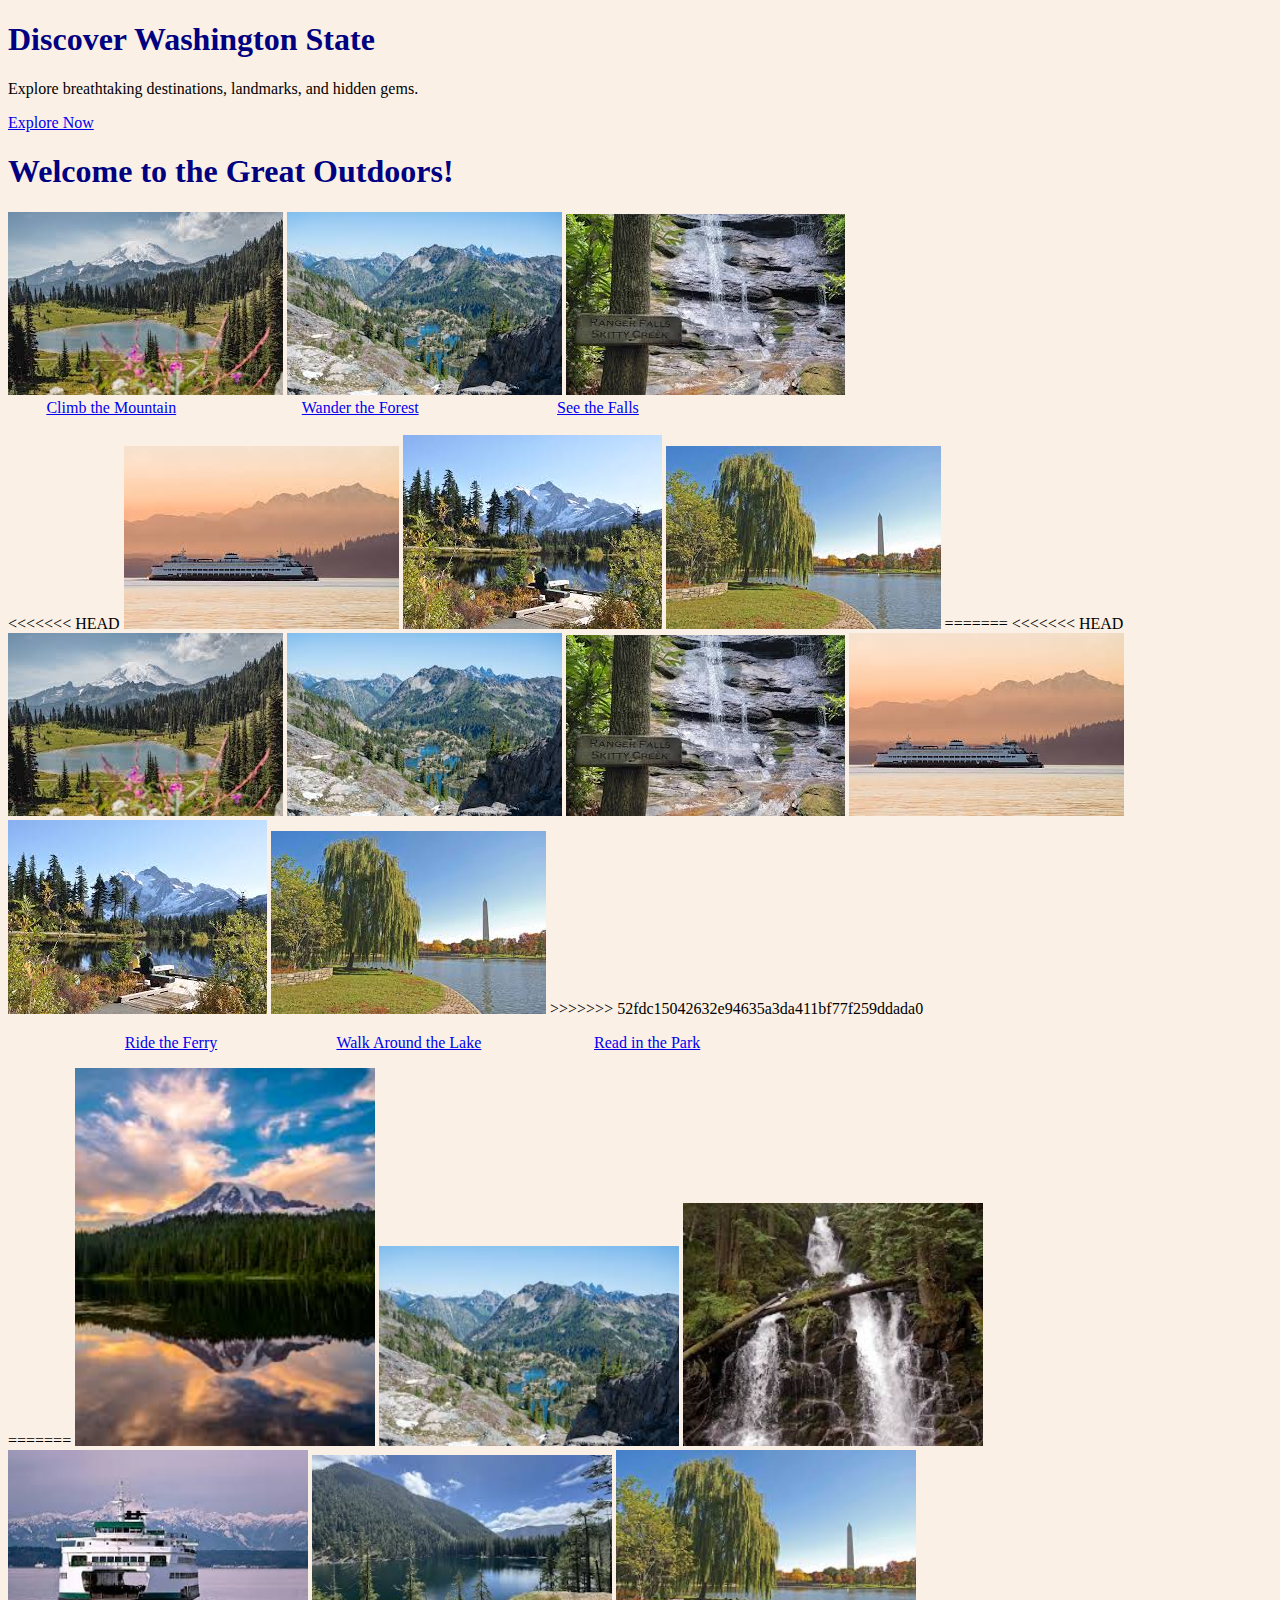
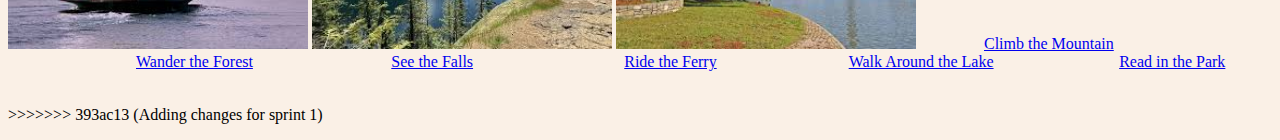
==== index.html @ 4a58ae13 "commiting files" ====
<!DOCTYPE html>
<html lang="en">
<head>
    <meta charset="UTF-8">
    <meta name="viewport" content="width=device-width, initial-scale=1.0">
    <title>Welcome to the Great Outdoors!</title>
    <link rel="stylesheet" type="text/css" href="styles/toplevel.css">
    <script src="scripts/myscripts.js" defer></script>
</head>

<body>

<!-- Hero Section -->
<header class="hero">
    <div class="hero-content">
        <h1 class="fade-in">Discover Washington State</h1>
        <p>Explore breathtaking destinations, landmarks, and hidden gems.</p>
        <a href="#" id="scrollButton" class="btn">Explore Now</a> <!-- Button for smooth scroll -->
    </div>
</header>

<!-- Image Section -->
<h1>Welcome to the Great Outdoors!</h1>
<img src="images/mountain5.jpg" alt="Great Outdoors" onmouseover="showAlt(this)" onmouseout="hideAlt(this)">
<img src="images/forest5.jpg" alt="Great Outdoors" onmouseover="showAlt(this)" onmouseout="hideAlt(this)">
<img src="images/waterfall5.jpg" alt="Great Outdoors" onmouseover="showAlt(this)" onmouseout="hideAlt(this)">
<br>

<a href="mountain.html" style="padding-left: 3vw;">Climb the Mountain</a>
<a href="forest.html" style="padding-left: 9.5vw">Wander the Forest</a>
<a href="falls.html" style="padding-left: 10.5vw">See the Falls</a>
<br><br>

<<<<<<< HEAD
<img src="images/ferry5.jpg" alt="Great Outdoors" onmouseover="showAlt(this)" onmouseout="hideAlt(this)">
<img src="images/lake5.jpg" alt="Great Outdoors" onmouseover="showAlt(this)" onmouseout="hideAlt(this)">
<img src="images/park5.jpg" alt="Great Outdoors" onmouseover="showAlt(this)" onmouseout="hideAlt(this)">
=======
<<<<<<< HEAD
<img src = "images/mountain5.jpg" alt="Great Outdoors" onmouseover="showAlt(this)" onmouseout="hideAlt(this)">
<img src = "images/forest5.jpg" alt="Great Outdoors" onmouseover="showAlt(this)" onmouseout="hideAlt(this)">
<img src = "images/waterfall5.jpg" alt="Great Outdoors" onmouseover="showAlt(this)" onmouseout="hideAlt(this)">
<img src = "images/ferry5.jpg" alt="Great Outdoors" onmouseover="showAlt(this)" onmouseout="hideAlt(this)">
<img src = "images/lake5.jpg" alt="Great Outdoors" onmouseover="showAlt(this)" onmouseout="hideAlt(this)">
<img src = "images/park5.jpg" alt="Great Outdoors" onmouseover="showAlt(this)" onmouseout="hideAlt(this)">


>>>>>>> 52fdc15042632e94635a3da411bf77f259ddada0

<ul>
    <a href="ferry.html" style="padding-left: 6vw">Ride the Ferry</a>
    <a href="lake.html" style="padding-left: 9vw">Walk Around the Lake</a>
    <a href="park.html" style="padding-left: 8.5vw">Read in the Park</a>
</ul>
=======
<img src = "images/mountainIndex.jpeg" alt="Mountains"  onmouseover="showAlt(this)" onmouseout="hideAlt(this)" style="width: 300px;">
<img src = "images/forestIndex.jpeg" alt="Forests" onmouseover="showAlt(this)" onmouseout="hideAlt(this)" style="width: 300px;">
<img src = "images/waterfallIndex.jpeg" alt="Waterfalls" onmouseover="showAlt(this)" onmouseout="hideAlt(this)" style="width: 300px;">
<img src = "images/ferryIndex.jpeg" alt="Ferries" onmouseover="showAlt(this)" onmouseout="hideAlt(this)" style="width: 300px;">
<img src = "images/lakeIndex.jpeg" alt="Lakes" onmouseover="showAlt(this)" onmouseout="hideAlt(this)" style="width: 300px;">
<img src = "images/parkIndex.jpeg" alt="Parks" onmouseover="showAlt(this)" onmouseout="hideAlt(this)" style="width: 300px;">



<a href="mountain.html" style="padding-left: 5vw;">Climb the Mountain </a>
<a href="forest.html" style="padding-left: 10vw;">Wander the Forest</a>
<a href="falls.html" style="padding-left: 10.5vw;">See the Falls</a>
<a href="ferry.html" style="padding-left: 11.5vw;">Ride the Ferry</a>
<a href="lake.html" style="padding-left: 10vw;">Walk Around the Lake</a>
<a href="park.html" style="padding-left: 9.5vw;">Read in the Park</a>

<p id="alttext" style="font-size:35px"> <p>

>>>>>>> 393ac13 (Adding changes for sprint 1)

<figcaption></figcaption>

</body>
</html>
---- styles/toplevel.css ----
/* General Styles */
body {
    background-color: linen;
}

h1 {
    color: navy;
}

<<<<<<< HEAD
/* Image Styling */
img {
    width: 300px;  /* Adjust size */
    height: auto;
    transition: transform 0.5s ease-in-out, opacity 0.5s;
=======

img{
<<<<<<< HEAD
  max-width: 300px;
  min-height: 200px;
  border: 5px solid black;
=======
  border:5px solid black;
  border-spacing: 4px;
  min-width: 300px;
  max-width: 300px;
  max-height:200px;
  min-height: 200px;
>>>>>>> 393ac13 (Adding changes for sprint 1)
  border-radius:20px;
>>>>>>> 52fdc15042632e94635a3da411bf77f259ddada0
}

/* Hover effect */
img:hover {
    transform: scale(1.1);  /* Slight zoom effect */
    opacity: 0.8;  /* Fade effect */
    box-shadow: 5px 5px 15px rgba(0, 0, 0, 0.3); /* Add shadow */
}


/* HERO SECTION STYLING */


.hero {
    height: 100vh;
    background: url('../images/hero-image.jpg') center/cover no-repeat;
    display: flex;
    justify-content: center;
    align-items: center;
    text-align: center;
    color: black; /* Change text color to black */
    position: relative;
}

/* Dark Overlay Effect */
.hero::before {
    content: "";
    position: absolute;
    top: 0;
    left: 0;
    width: 100%;
    height: 100%;
    background: rgba(255, 255, 255, 0.5); /* Light overlay for readability */
}

/* Hero Text */
.hero-content {
    position: relative;
    z-index: 1;
    background: rgba(255, 255, 255, 0.6); /* Light background behind text */
    padding: 20px;
    border-radius: 10px;
}

.hero h1 {
    font-size: 3rem;
    animation: fadeIn 2s ease-in-out;
}

/* Button Styling */
.btn {
    display: inline-block;
    margin-top: 15px;
    padding: 10px 20px;
    background: #ff5733;
    color: white;
    text-decoration: none;
    font-size: 1.2rem;
    border-radius: 5px;
    transition: 0.3s;
}

.btn:hover {
    background: #ff2e00;
}

/* Smooth Scrolling */
html {
    scroll-behavior: smooth;
}

/* Fade-in Animation */
@keyframes fadeIn {
    from { opacity: 0; transform: translateY(-10px); }
    to { opacity: 1; transform: translateY(0); }
}
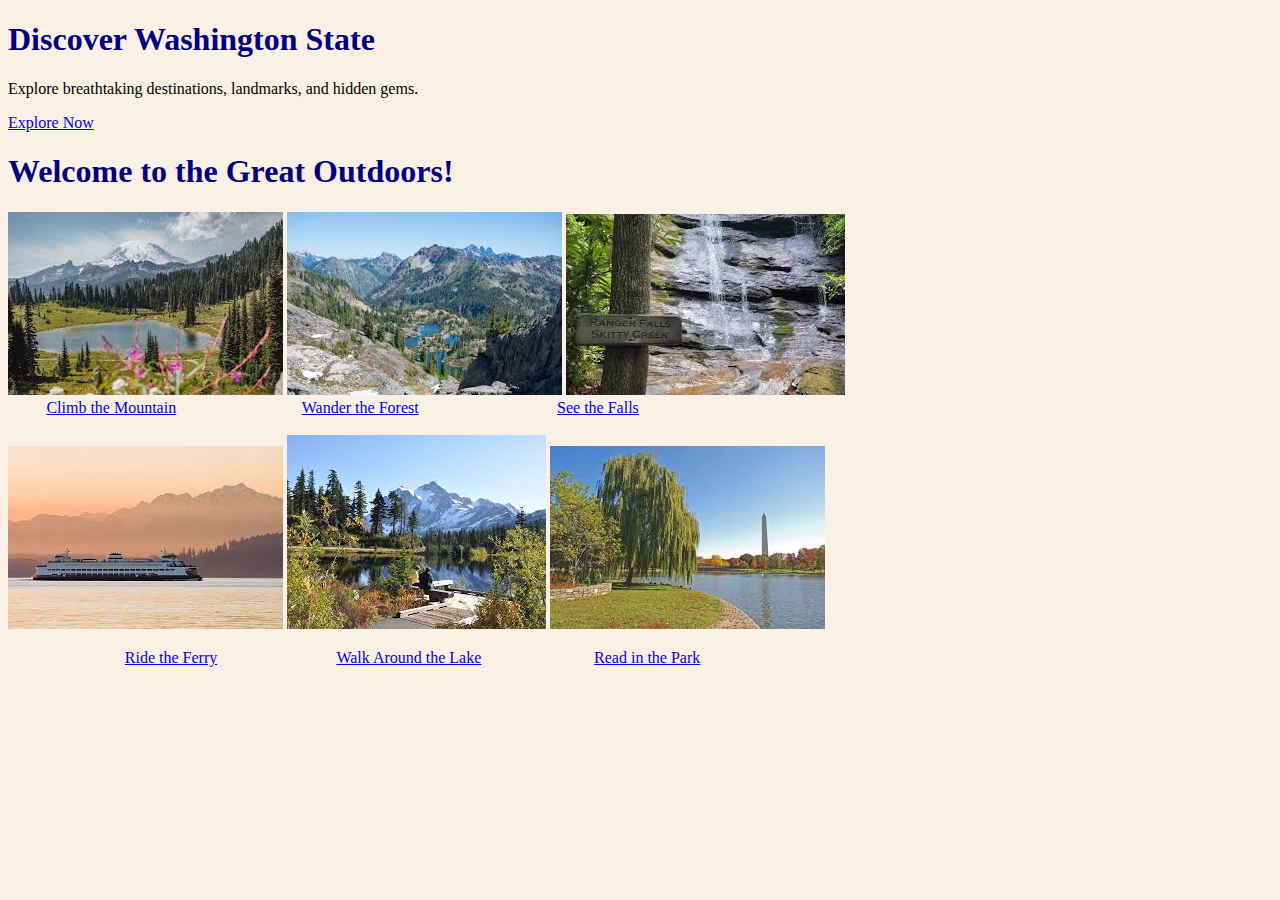
==== commit f69d7a91: "added maps and info and rules" ====
--- a/index.html
+++ b/index.html
@@ -21,9 +21,11 @@
 
 <!-- Image Section -->
 <h1>Welcome to the Great Outdoors!</h1>
-<img src="images/mountain5.jpg" alt="Great Outdoors" onmouseover="showAlt(this)" onmouseout="hideAlt(this)">
-<img src="images/forest5.jpg" alt="Great Outdoors" onmouseover="showAlt(this)" onmouseout="hideAlt(this)">
-<img src="images/waterfall5.jpg" alt="Great Outdoors" onmouseover="showAlt(this)" onmouseout="hideAlt(this)">
+<figcaption style="font-size:50px"></figcaption>
+
+<img src="images/mountain5.jpg" alt="Mount Rainier" onmouseover="showAlt(this)" onmouseout="hideAlt(this)">
+<img src="images/forest5.jpg" alt="Rampart Ridge" onmouseover="showAlt(this)" onmouseout="hideAlt(this)">
+<img src="images/waterfall5.jpg" alt="Ranger Falls" onmouseover="showAlt(this)" onmouseout="hideAlt(this)">
 <br>
 
 <a href="mountain.html" style="padding-left: 3vw;">Climb the Mountain</a>
@@ -31,47 +33,15 @@
 <a href="falls.html" style="padding-left: 10.5vw">See the Falls</a>
 <br><br>
 
-<<<<<<< HEAD
-<img src="images/ferry5.jpg" alt="Great Outdoors" onmouseover="showAlt(this)" onmouseout="hideAlt(this)">
-<img src="images/lake5.jpg" alt="Great Outdoors" onmouseover="showAlt(this)" onmouseout="hideAlt(this)">
-<img src="images/park5.jpg" alt="Great Outdoors" onmouseover="showAlt(this)" onmouseout="hideAlt(this)">
-=======
-<<<<<<< HEAD
-<img src = "images/mountain5.jpg" alt="Great Outdoors" onmouseover="showAlt(this)" onmouseout="hideAlt(this)">
-<img src = "images/forest5.jpg" alt="Great Outdoors" onmouseover="showAlt(this)" onmouseout="hideAlt(this)">
-<img src = "images/waterfall5.jpg" alt="Great Outdoors" onmouseover="showAlt(this)" onmouseout="hideAlt(this)">
-<img src = "images/ferry5.jpg" alt="Great Outdoors" onmouseover="showAlt(this)" onmouseout="hideAlt(this)">
-<img src = "images/lake5.jpg" alt="Great Outdoors" onmouseover="showAlt(this)" onmouseout="hideAlt(this)">
-<img src = "images/park5.jpg" alt="Great Outdoors" onmouseover="showAlt(this)" onmouseout="hideAlt(this)">
-
-
->>>>>>> 52fdc15042632e94635a3da411bf77f259ddada0
+<img src="images/ferry5.jpg" alt="Ferry Ride" onmouseover="showAlt(this)" onmouseout="hideAlt(this)">
+<img src="images/lake5.jpg" alt="Washington's Lakes" onmouseover="showAlt(this)" onmouseout="hideAlt(this)">
+<img src="images/park5.jpg" alt="Washington's Parks" onmouseover="showAlt(this)" onmouseout="hideAlt(this)">
 
 <ul>
     <a href="ferry.html" style="padding-left: 6vw">Ride the Ferry</a>
     <a href="lake.html" style="padding-left: 9vw">Walk Around the Lake</a>
     <a href="park.html" style="padding-left: 8.5vw">Read in the Park</a>
 </ul>
-=======
-<img src = "images/mountainIndex.jpeg" alt="Mountains"  onmouseover="showAlt(this)" onmouseout="hideAlt(this)" style="width: 300px;">
-<img src = "images/forestIndex.jpeg" alt="Forests" onmouseover="showAlt(this)" onmouseout="hideAlt(this)" style="width: 300px;">
-<img src = "images/waterfallIndex.jpeg" alt="Waterfalls" onmouseover="showAlt(this)" onmouseout="hideAlt(this)" style="width: 300px;">
-<img src = "images/ferryIndex.jpeg" alt="Ferries" onmouseover="showAlt(this)" onmouseout="hideAlt(this)" style="width: 300px;">
-<img src = "images/lakeIndex.jpeg" alt="Lakes" onmouseover="showAlt(this)" onmouseout="hideAlt(this)" style="width: 300px;">
-<img src = "images/parkIndex.jpeg" alt="Parks" onmouseover="showAlt(this)" onmouseout="hideAlt(this)" style="width: 300px;">
-
-
-
-<a href="mountain.html" style="padding-left: 5vw;">Climb the Mountain </a>
-<a href="forest.html" style="padding-left: 10vw;">Wander the Forest</a>
-<a href="falls.html" style="padding-left: 10.5vw;">See the Falls</a>
-<a href="ferry.html" style="padding-left: 11.5vw;">Ride the Ferry</a>
-<a href="lake.html" style="padding-left: 10vw;">Walk Around the Lake</a>
-<a href="park.html" style="padding-left: 9.5vw;">Read in the Park</a>
-
-<p id="alttext" style="font-size:35px"> <p>
-
->>>>>>> 393ac13 (Adding changes for sprint 1)
 
 <figcaption></figcaption>
 
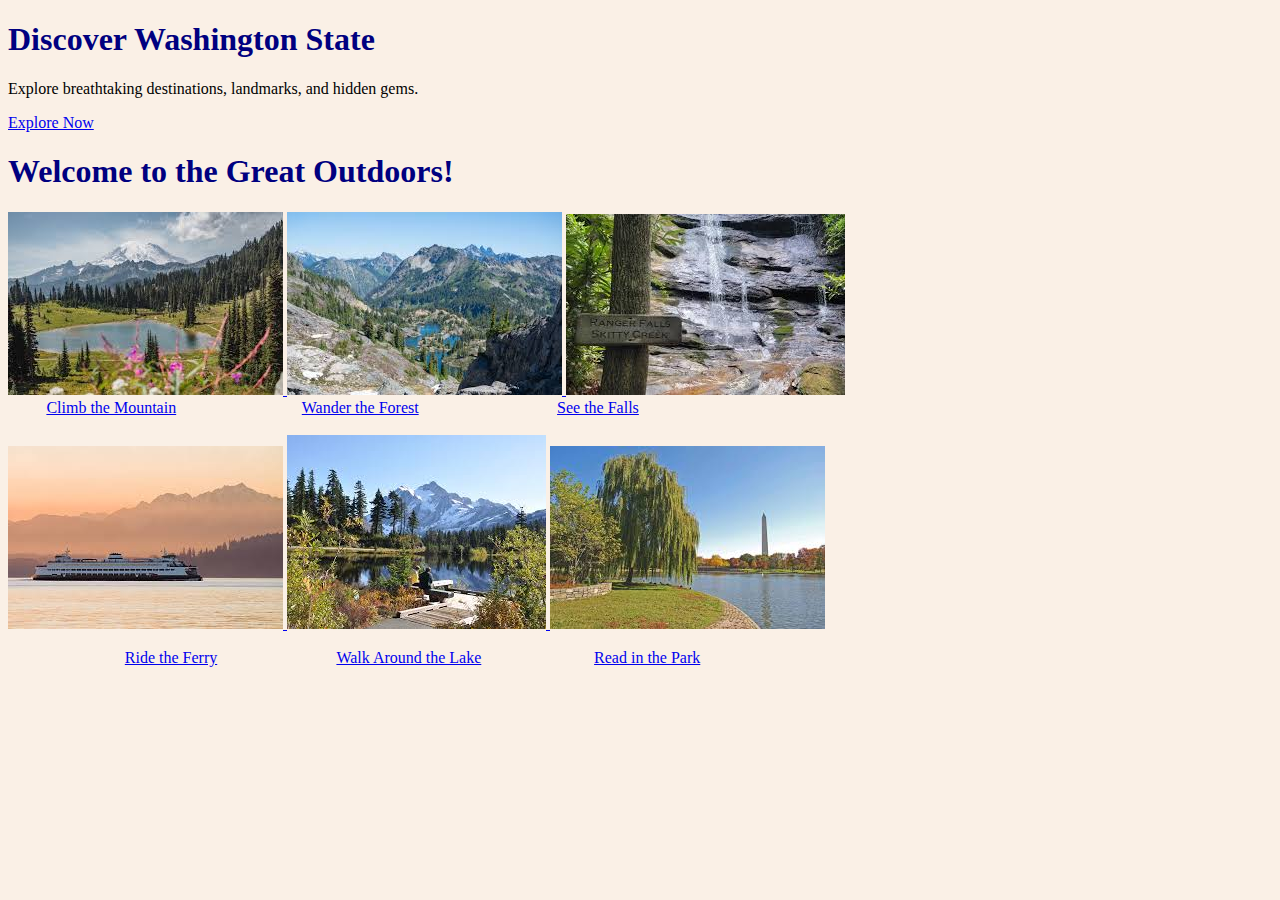
==== commit 40d47c94: "Added Links to Images" ====
--- a/index.html
+++ b/index.html
@@ -23,9 +23,9 @@
 <h1>Welcome to the Great Outdoors!</h1>
 <figcaption style="font-size:50px"></figcaption>
 
-<img src="images/mountain5.jpg" alt="Mount Rainier" onmouseover="showAlt(this)" onmouseout="hideAlt(this)">
-<img src="images/forest5.jpg" alt="Rampart Ridge" onmouseover="showAlt(this)" onmouseout="hideAlt(this)">
-<img src="images/waterfall5.jpg" alt="Ranger Falls" onmouseover="showAlt(this)" onmouseout="hideAlt(this)">
+<a href="mountain.html"><img src="images/mountain5.jpg" alt="Mount Rainier" onmouseover="showAlt(this)" onmouseout="hideAlt(this)">
+<a href="forest.html"><img src="images/forest5.jpg" alt="Rampart Ridge" onmouseover="showAlt(this)" onmouseout="hideAlt(this)">
+<a href="falls.html"><img src="images/waterfall5.jpg" alt="Ranger Falls" onmouseover="showAlt(this)" onmouseout="hideAlt(this)">
 <br>
 
 <a href="mountain.html" style="padding-left: 3vw;">Climb the Mountain</a>
@@ -33,9 +33,9 @@
 <a href="falls.html" style="padding-left: 10.5vw">See the Falls</a>
 <br><br>
 
-<img src="images/ferry5.jpg" alt="Ferry Ride" onmouseover="showAlt(this)" onmouseout="hideAlt(this)">
-<img src="images/lake5.jpg" alt="Washington's Lakes" onmouseover="showAlt(this)" onmouseout="hideAlt(this)">
-<img src="images/park5.jpg" alt="Washington's Parks" onmouseover="showAlt(this)" onmouseout="hideAlt(this)">
+<a href="falls.html"><img src="images/ferry5.jpg" alt="Ferry Ride" onmouseover="showAlt(this)" onmouseout="hideAlt(this)">
+<a href="lake.html"><img src="images/lake5.jpg" alt="Washington's Lakes" onmouseover="showAlt(this)" onmouseout="hideAlt(this)">
+<a href="park.html"><img src="images/park5.jpg" alt="Washington's Parks" onmouseover="showAlt(this)" onmouseout="hideAlt(this)">
 
 <ul>
     <a href="ferry.html" style="padding-left: 6vw">Ride the Ferry</a>
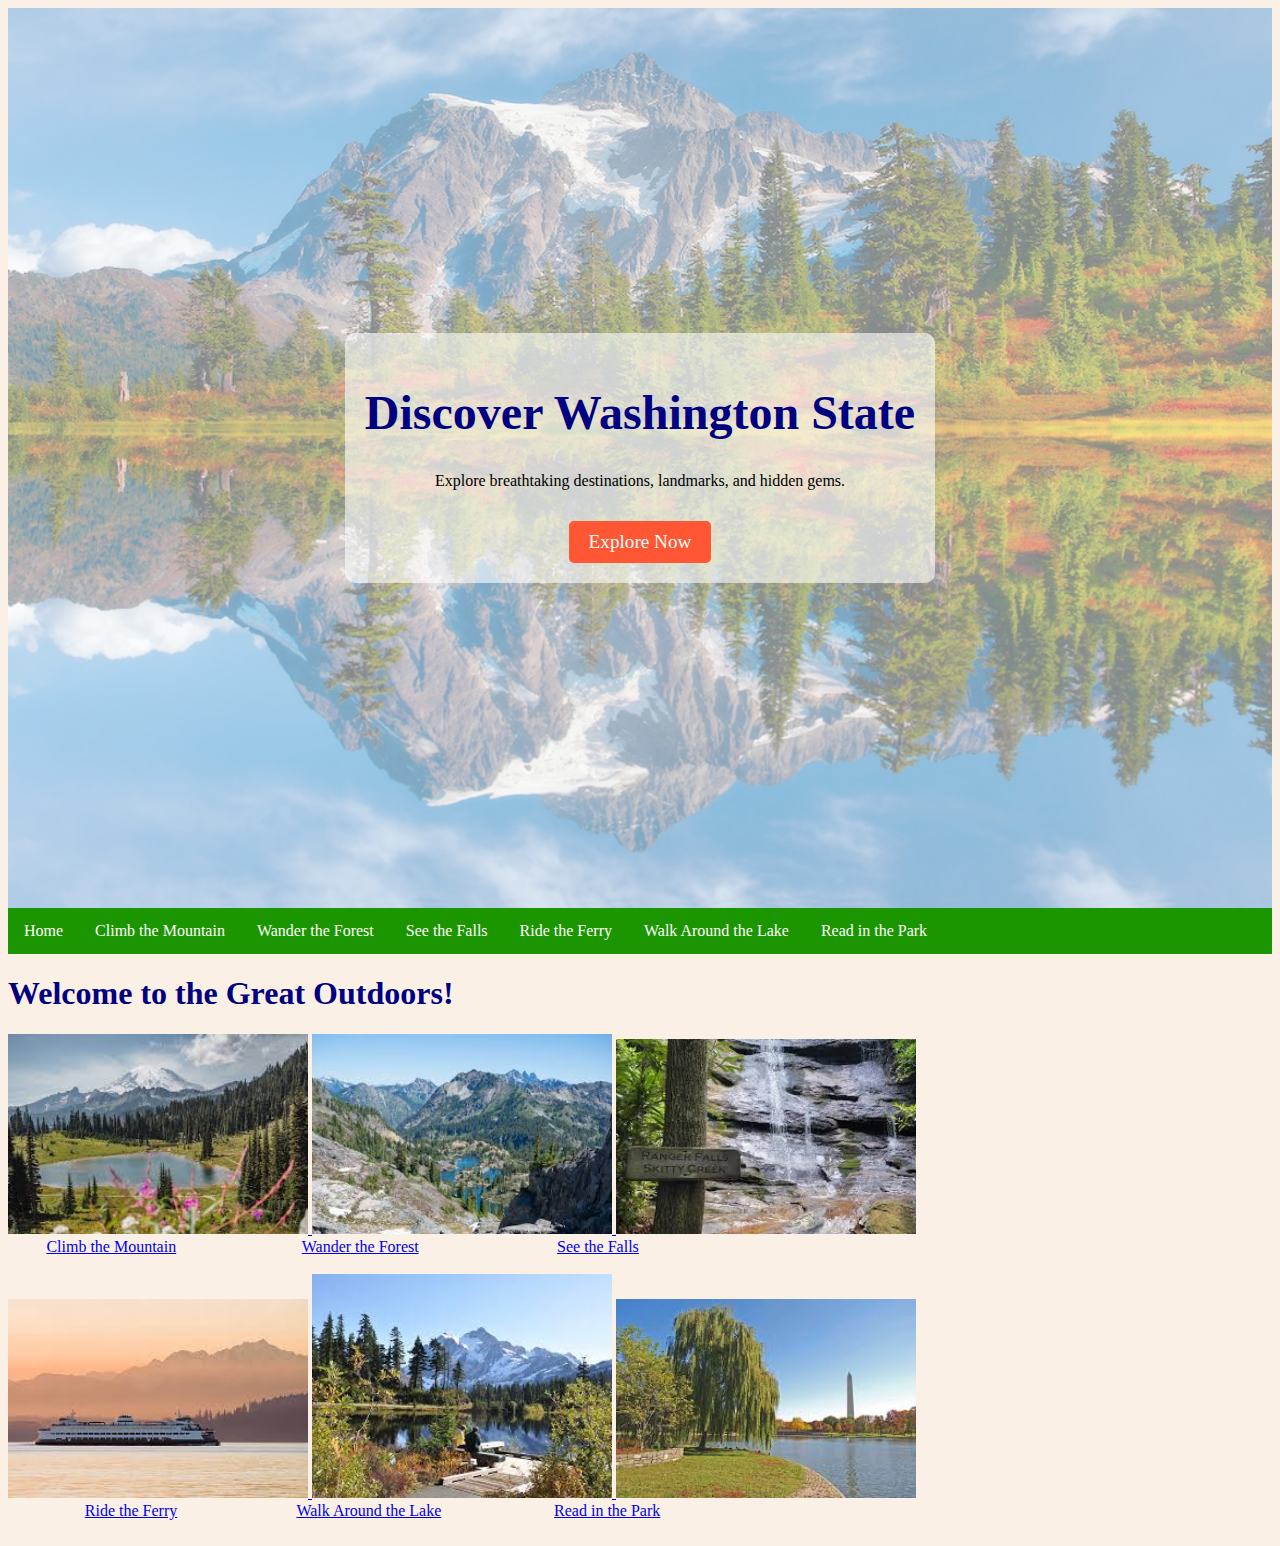
==== commit 1682b99f: "added horizontal menu bar to CSS/html and moved the back button toward the bottom of the pages." ====
--- a/index.html
+++ b/index.html
@@ -17,7 +17,17 @@
         <p>Explore breathtaking destinations, landmarks, and hidden gems.</p>
         <a href="#" id="scrollButton" class="btn">Explore Now</a> <!-- Button for smooth scroll -->
     </div>
-</header>
+</header>
+
+<ul>
+  <li><a href="index.html">Home</a></li>
+  <li><a href="mountain.html">Climb the Mountain</a></li>
+  <li><a href="forest.html">Wander the Forest</a></li>
+  <li><a href="falls.html">See the Falls</a></li>
+  <li><a href="ferry.html">Ride the Ferry</a></li>
+  <li><a href="lake.html">Walk Around the Lake</a></li>
+  <li><a href="park.html">Read in the Park</a></li>
+</ul>
 
 <!-- Image Section -->
 <h1>Welcome to the Great Outdoors!</h1>
@@ -36,12 +46,12 @@
 <a href="falls.html"><img src="images/ferry5.jpg" alt="Ferry Ride" onmouseover="showAlt(this)" onmouseout="hideAlt(this)">
 <a href="lake.html"><img src="images/lake5.jpg" alt="Washington's Lakes" onmouseover="showAlt(this)" onmouseout="hideAlt(this)">
 <a href="park.html"><img src="images/park5.jpg" alt="Washington's Parks" onmouseover="showAlt(this)" onmouseout="hideAlt(this)">
+<br>
 
-<ul>
-    <a href="ferry.html" style="padding-left: 6vw">Ride the Ferry</a>
-    <a href="lake.html" style="padding-left: 9vw">Walk Around the Lake</a>
-    <a href="park.html" style="padding-left: 8.5vw">Read in the Park</a>
-</ul>
+<a href="ferry.html" style="padding-left: 6vw">Ride the Ferry</a>
+<a href="lake.html" style="padding-left: 9vw">Walk Around the Lake</a>
+<a href="park.html" style="padding-left: 8.5vw">Read in the Park</a>
+<br><br>
 
 <figcaption></figcaption>
 
--- a/styles/toplevel.css
+++ b/styles/toplevel.css
@@ -7,29 +7,11 @@
     color: navy;
 }
 
-<<<<<<< HEAD
 /* Image Styling */
 img {
     width: 300px;  /* Adjust size */
     height: auto;
     transition: transform 0.5s ease-in-out, opacity 0.5s;
-=======
-
-img{
-<<<<<<< HEAD
-  max-width: 300px;
-  min-height: 200px;
-  border: 5px solid black;
-=======
-  border:5px solid black;
-  border-spacing: 4px;
-  min-width: 300px;
-  max-width: 300px;
-  max-height:200px;
-  min-height: 200px;
->>>>>>> 393ac13 (Adding changes for sprint 1)
-  border-radius:20px;
->>>>>>> 52fdc15042632e94635a3da411bf77f259ddada0
 }
 
 /* Hover effect */
@@ -105,4 +87,31 @@
 @keyframes fadeIn {
     from { opacity: 0; transform: translateY(-10px); }
     to { opacity: 1; transform: translateY(0); }
-}
+}
+
+ul {
+  list-style-type: none;
+  margin: 0;
+  padding: 0;
+  overflow: hidden;
+  background-color:  #1c9600;
+}
+
+li {
+  float: left;
+}
+
+li a {
+  display: block;
+  color: white;
+  text-align: center;
+  padding: 14px 16px;
+  text-decoration: none;
+}
+
+li a:hover {
+  background-color: #111;
+}
+</style>
+</head>
+<body>
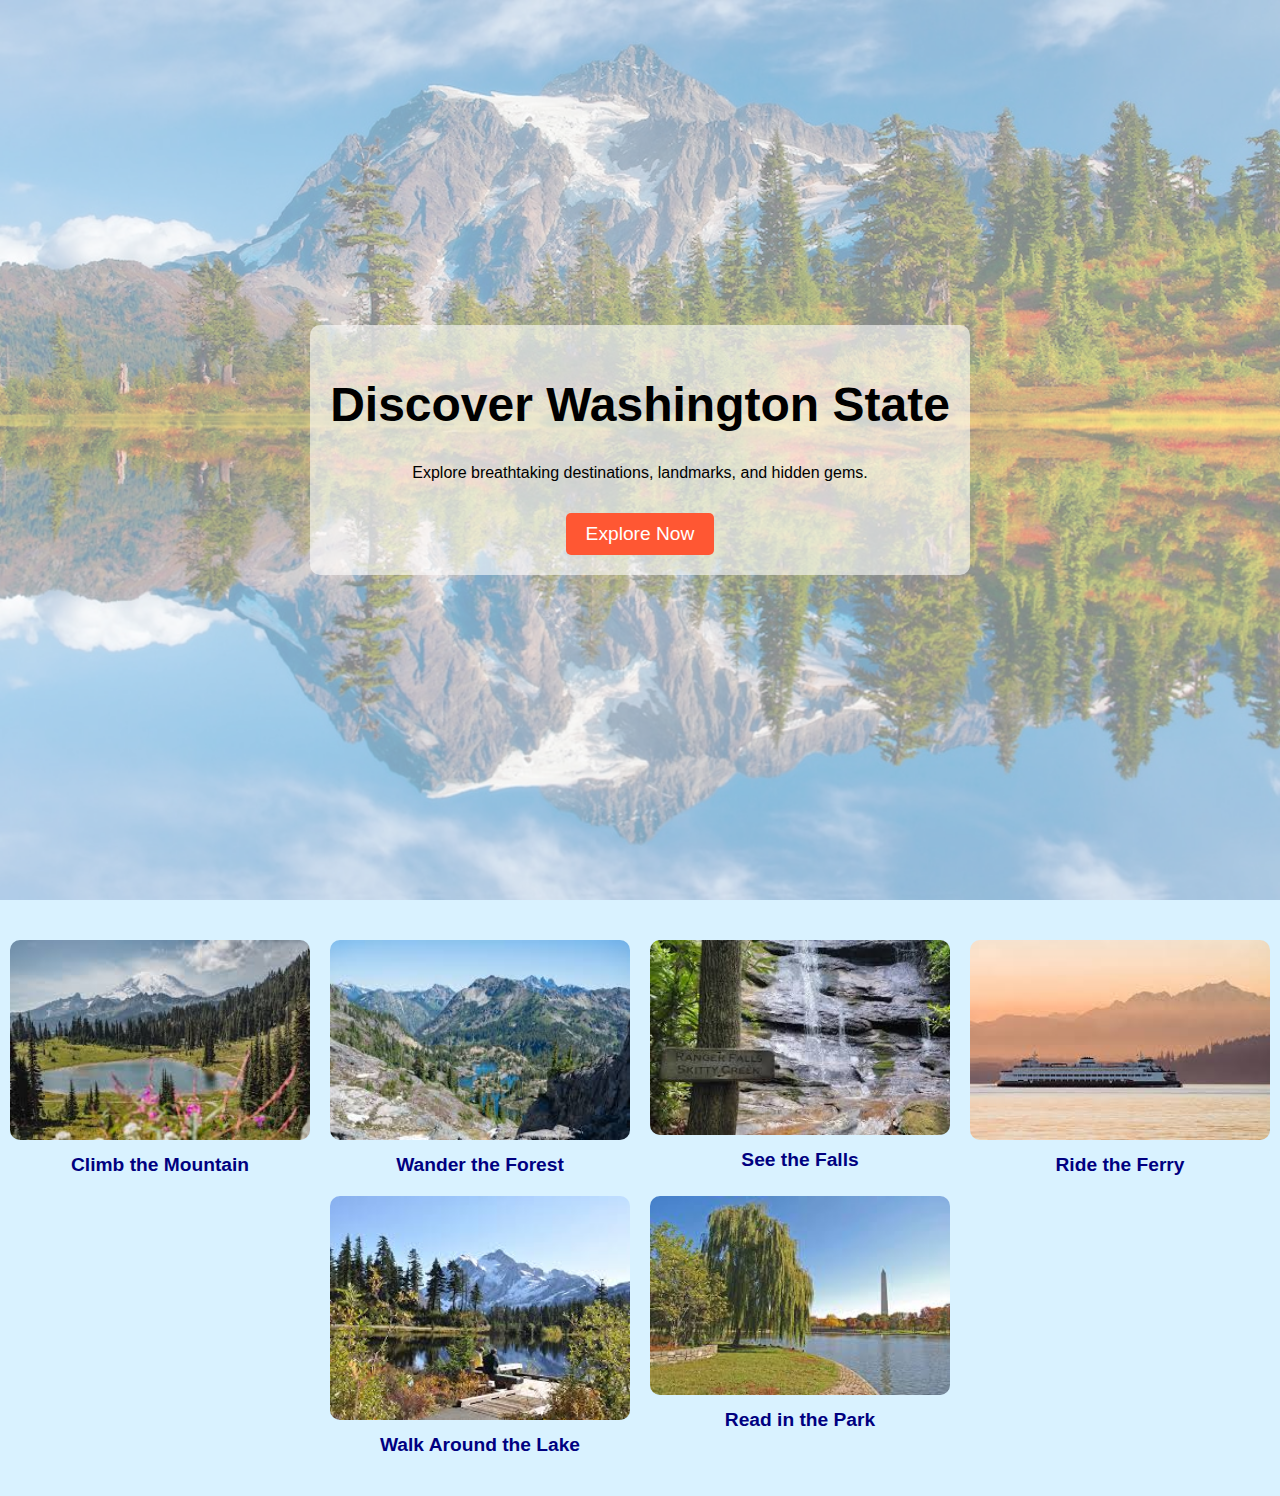
==== commit d453c6d4: "I put the spacing of the title of the images to not be covered by the hovering effect and changed th" ====
--- a/index.html
+++ b/index.html
@@ -15,46 +15,42 @@
     <div class="hero-content">
         <h1 class="fade-in">Discover Washington State</h1>
         <p>Explore breathtaking destinations, landmarks, and hidden gems.</p>
-        <a href="#" id="scrollButton" class="btn">Explore Now</a> <!-- Button for smooth scroll -->
+        <a href="#" id="scrollButton" class="btn">Explore Now</a> <!-- Button with smooth scroll -->
     </div>
-</header>
-
-<ul>
-  <li><a href="index.html">Home</a></li>
-  <li><a href="mountain.html">Climb the Mountain</a></li>
-  <li><a href="forest.html">Wander the Forest</a></li>
-  <li><a href="falls.html">See the Falls</a></li>
-  <li><a href="ferry.html">Ride the Ferry</a></li>
-  <li><a href="lake.html">Walk Around the Lake</a></li>
-  <li><a href="park.html">Read in the Park</a></li>
-</ul>
+</header>
 
-<!-- Image Section -->
-<h1>Welcome to the Great Outdoors!</h1>
-<figcaption style="font-size:50px"></figcaption>
+<!-- Image Gallery Section -->
+<section class="image-gallery">
+    <div class="image-item">
+        <img src="images/mountain5.jpg" alt="Climb the Mountain">
+        <a href="mountain.html">Climb the Mountain</a>
+    </div>
 
-<a href="mountain.html"><img src="images/mountain5.jpg" alt="Mount Rainier" onmouseover="showAlt(this)" onmouseout="hideAlt(this)">
-<a href="forest.html"><img src="images/forest5.jpg" alt="Rampart Ridge" onmouseover="showAlt(this)" onmouseout="hideAlt(this)">
-<a href="falls.html"><img src="images/waterfall5.jpg" alt="Ranger Falls" onmouseover="showAlt(this)" onmouseout="hideAlt(this)">
-<br>
+    <div class="image-item">
+        <img src="images/forest5.jpg" alt="Wander the Forest">
+        <a href="forest.html">Wander the Forest</a>
+    </div>
 
-<a href="mountain.html" style="padding-left: 3vw;">Climb the Mountain</a>
-<a href="forest.html" style="padding-left: 9.5vw">Wander the Forest</a>
-<a href="falls.html" style="padding-left: 10.5vw">See the Falls</a>
-<br><br>
+    <div class="image-item">
+        <img src="images/waterfall5.jpg" alt="See the Falls">
+        <a href="falls.html">See the Falls</a>
+    </div>
 
-<a href="falls.html"><img src="images/ferry5.jpg" alt="Ferry Ride" onmouseover="showAlt(this)" onmouseout="hideAlt(this)">
-<a href="lake.html"><img src="images/lake5.jpg" alt="Washington's Lakes" onmouseover="showAlt(this)" onmouseout="hideAlt(this)">
-<a href="park.html"><img src="images/park5.jpg" alt="Washington's Parks" onmouseover="showAlt(this)" onmouseout="hideAlt(this)">
-<br>
+    <div class="image-item">
+        <img src="images/ferry5.jpg" alt="Ride the Ferry">
+        <a href="ferry.html">Ride the Ferry</a>
+    </div>
 
-<a href="ferry.html" style="padding-left: 6vw">Ride the Ferry</a>
-<a href="lake.html" style="padding-left: 9vw">Walk Around the Lake</a>
-<a href="park.html" style="padding-left: 8.5vw">Read in the Park</a>
-<br><br>
+    <div class="image-item">
+        <img src="images/lake5.jpg" alt="Walk Around the Lake">
+        <a href="lake.html">Walk Around the Lake</a>
+    </div>
 
-<figcaption></figcaption>
+    <div class="image-item">
+        <img src="images/park5.jpg" alt="Read in the Park">
+        <a href="park.html">Read in the Park</a>
+    </div>
+</section>
 
 </body>
 </html>
-
--- a/styles/toplevel.css
+++ b/styles/toplevel.css
@@ -1,29 +1,18 @@
+/* ========================== */
 /* General Styles */
+/* ========================== */
+
 body {
-    background-color: linen;
+    background-color: #d9f2ff;  /* SOFT GREEN - Nature Inspired */
+    font-family: Arial, sans-serif;
+    text-align: center;
+    margin: 0;
+    padding: 0;
 }
 
-h1 {
-    color: navy;
-}
-
-/* Image Styling */
-img {
-    width: 300px;  /* Adjust size */
-    height: auto;
-    transition: transform 0.5s ease-in-out, opacity 0.5s;
-}
-
-/* Hover effect */
-img:hover {
-    transform: scale(1.1);  /* Slight zoom effect */
-    opacity: 0.8;  /* Fade effect */
-    box-shadow: 5px 5px 15px rgba(0, 0, 0, 0.3); /* Add shadow */
-}
-
-
+/* ========================== */
 /* HERO SECTION STYLING */
-
+/* ========================== */
 
 .hero {
     height: 100vh;
@@ -32,7 +21,7 @@
     justify-content: center;
     align-items: center;
     text-align: center;
-    color: black; /* Change text color to black */
+    color: black;
     position: relative;
 }
 
@@ -44,14 +33,14 @@
     left: 0;
     width: 100%;
     height: 100%;
-    background: rgba(255, 255, 255, 0.5); /* Light overlay for readability */
+    background: rgba(255, 255, 255, 0.5);
 }
 
 /* Hero Text */
 .hero-content {
     position: relative;
     z-index: 1;
-    background: rgba(255, 255, 255, 0.6); /* Light background behind text */
+    background: rgba(255, 255, 255, 0.6);
     padding: 20px;
     border-radius: 10px;
 }
@@ -87,31 +76,68 @@
 @keyframes fadeIn {
     from { opacity: 0; transform: translateY(-10px); }
     to { opacity: 1; transform: translateY(0); }
-}
-
-ul {
-  list-style-type: none;
-  margin: 0;
-  padding: 0;
-  overflow: hidden;
-  background-color:  #1c9600;
-}
-
-li {
-  float: left;
-}
-
-li a {
-  display: block;
-  color: white;
-  text-align: center;
-  padding: 14px 16px;
-  text-decoration: none;
-}
-
-li a:hover {
-  background-color: #111;
-}
-</style>
-</head>
-<body>
+}
+
+/* ========================== */
+/* IMAGE GRID STYLING */
+/* ========================== */
+
+/* Container for images */
+.image-gallery {
+    display: flex;
+    flex-wrap: wrap;
+    justify-content: center;
+    gap: 20px; /* Space between images */
+    padding: 40px 10px;
+}
+
+/* Individual image box */
+.image-item {
+    position: relative;
+    width: 300px; /* Fixed width */
+    text-align: center;
+}
+
+/* Image Styling */
+.image-item img {
+    width: 100%;
+    height: auto;
+    border-radius: 10px;
+    transition: transform 0.5s ease-in-out, opacity 0.5s;
+}
+
+/* Hover effect */
+.image-item img:hover {
+    transform: scale(1.05); /* Slight zoom */
+    opacity: 0.9;
+    box-shadow: 5px 5px 15px rgba(0, 0, 0, 0.3);
+}
+
+/* Titles under images */
+.image-item a {
+    display: block;
+    margin-top: 10px;
+    font-size: 1.2rem;
+    font-weight: bold;
+    color: navy;
+    text-decoration: none;
+}
+
+.image-item a:hover {
+    color: darkred;
+}
+
+/* ========================== */
+/* RESPONSIVE DESIGN */
+/* ========================== */
+
+@media (max-width: 768px) {
+    .image-gallery {
+        flex-direction: column;
+        align-items: center;
+    }
+
+    .hero h1 {
+        font-size: 2rem;
+    }
+}
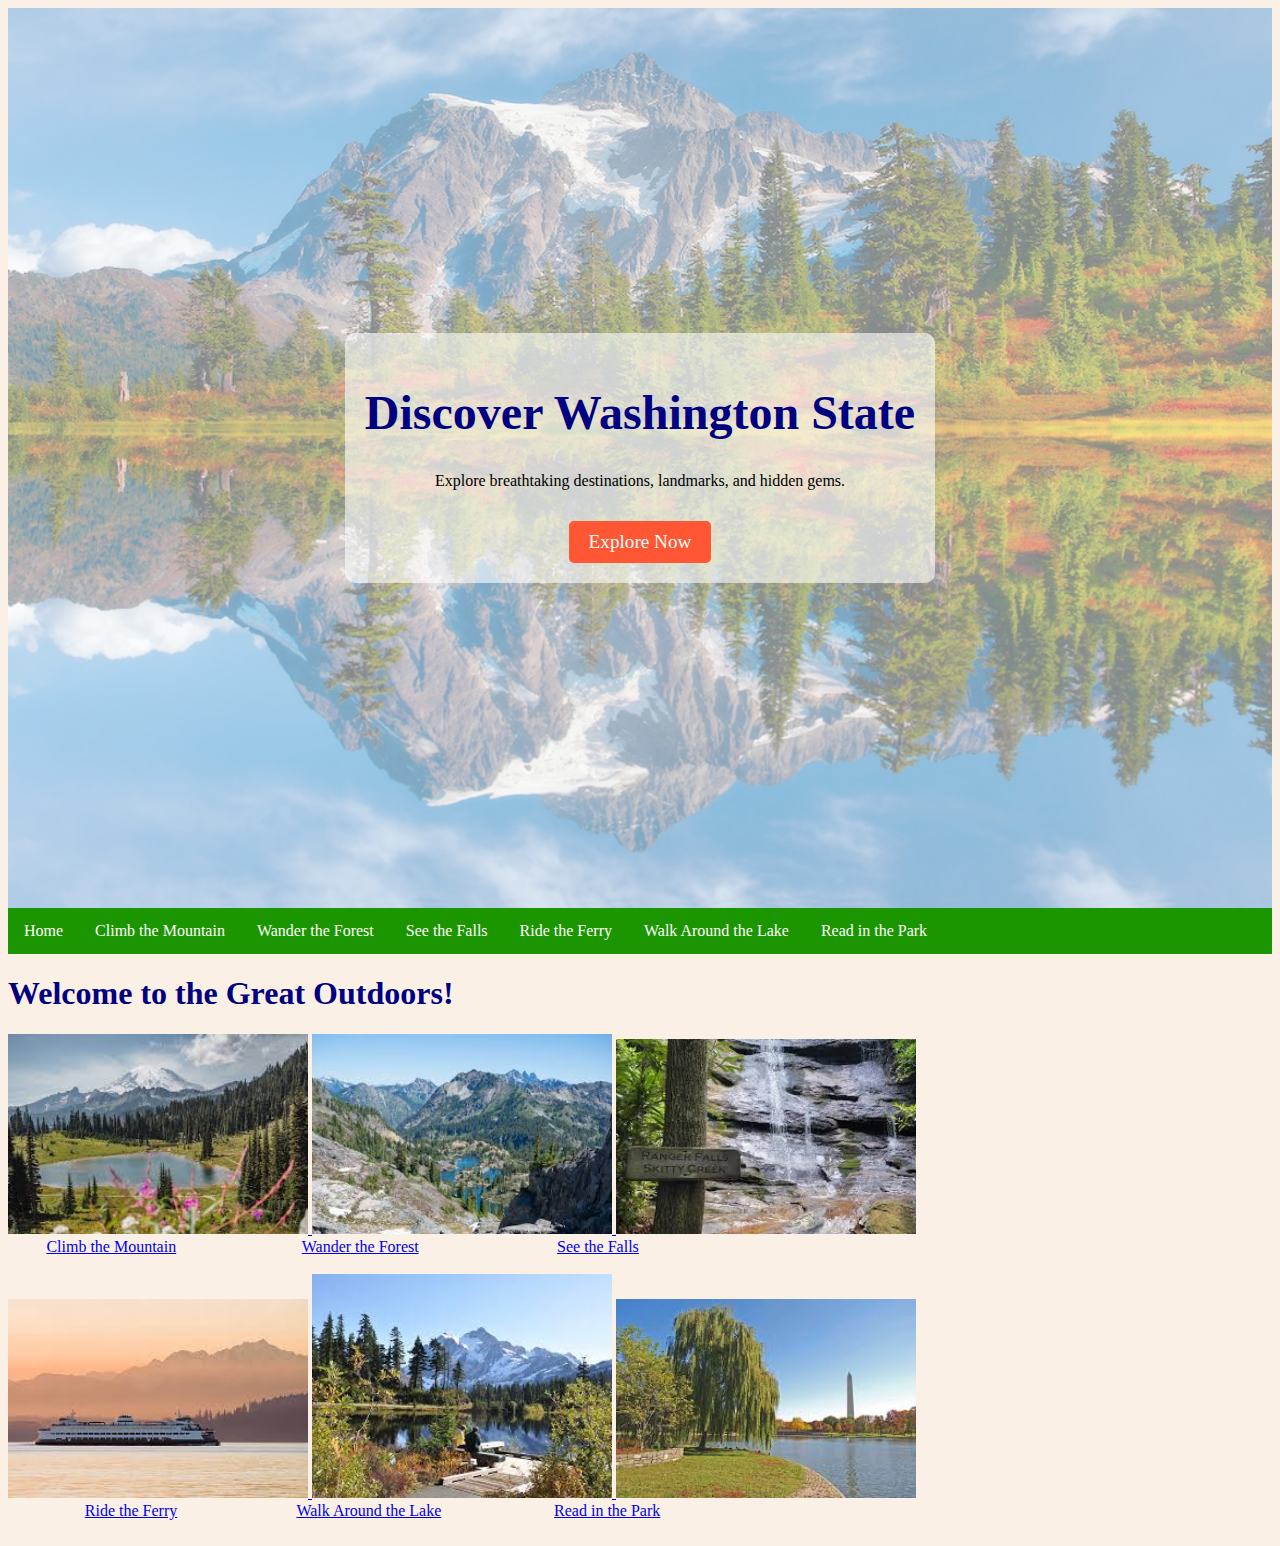
==== commit 71a70d7d: "Merge pull request #55 from paul-masaharu-rosales/Team04_CES" ====
--- a/index.html
+++ b/index.html
@@ -15,42 +15,46 @@
     <div class="hero-content">
         <h1 class="fade-in">Discover Washington State</h1>
         <p>Explore breathtaking destinations, landmarks, and hidden gems.</p>
-        <a href="#" id="scrollButton" class="btn">Explore Now</a> <!-- Button with smooth scroll -->
+        <a href="#" id="scrollButton" class="btn">Explore Now</a> <!-- Button for smooth scroll -->
     </div>
-</header>
+</header>
+
+<ul>
+  <li><a href="index.html">Home</a></li>
+  <li><a href="mountain.html">Climb the Mountain</a></li>
+  <li><a href="forest.html">Wander the Forest</a></li>
+  <li><a href="falls.html">See the Falls</a></li>
+  <li><a href="ferry.html">Ride the Ferry</a></li>
+  <li><a href="lake.html">Walk Around the Lake</a></li>
+  <li><a href="park.html">Read in the Park</a></li>
+</ul>
 
-<!-- Image Gallery Section -->
-<section class="image-gallery">
-    <div class="image-item">
-        <img src="images/mountain5.jpg" alt="Climb the Mountain">
-        <a href="mountain.html">Climb the Mountain</a>
-    </div>
+<!-- Image Section -->
+<h1>Welcome to the Great Outdoors!</h1>
+<figcaption style="font-size:50px"></figcaption>
 
-    <div class="image-item">
-        <img src="images/forest5.jpg" alt="Wander the Forest">
-        <a href="forest.html">Wander the Forest</a>
-    </div>
+<a href="mountain.html"><img src="images/mountain5.jpg" alt="Mount Rainier" onmouseover="showAlt(this)" onmouseout="hideAlt(this)">
+<a href="forest.html"><img src="images/forest5.jpg" alt="Rampart Ridge" onmouseover="showAlt(this)" onmouseout="hideAlt(this)">
+<a href="falls.html"><img src="images/waterfall5.jpg" alt="Ranger Falls" onmouseover="showAlt(this)" onmouseout="hideAlt(this)">
+<br>
 
-    <div class="image-item">
-        <img src="images/waterfall5.jpg" alt="See the Falls">
-        <a href="falls.html">See the Falls</a>
-    </div>
+<a href="mountain.html" style="padding-left: 3vw;">Climb the Mountain</a>
+<a href="forest.html" style="padding-left: 9.5vw">Wander the Forest</a>
+<a href="falls.html" style="padding-left: 10.5vw">See the Falls</a>
+<br><br>
 
-    <div class="image-item">
-        <img src="images/ferry5.jpg" alt="Ride the Ferry">
-        <a href="ferry.html">Ride the Ferry</a>
-    </div>
+<a href="falls.html"><img src="images/ferry5.jpg" alt="Ferry Ride" onmouseover="showAlt(this)" onmouseout="hideAlt(this)">
+<a href="lake.html"><img src="images/lake5.jpg" alt="Washington's Lakes" onmouseover="showAlt(this)" onmouseout="hideAlt(this)">
+<a href="park.html"><img src="images/park5.jpg" alt="Washington's Parks" onmouseover="showAlt(this)" onmouseout="hideAlt(this)">
+<br>
 
-    <div class="image-item">
-        <img src="images/lake5.jpg" alt="Walk Around the Lake">
-        <a href="lake.html">Walk Around the Lake</a>
-    </div>
+<a href="ferry.html" style="padding-left: 6vw">Ride the Ferry</a>
+<a href="lake.html" style="padding-left: 9vw">Walk Around the Lake</a>
+<a href="park.html" style="padding-left: 8.5vw">Read in the Park</a>
+<br><br>
 
-    <div class="image-item">
-        <img src="images/park5.jpg" alt="Read in the Park">
-        <a href="park.html">Read in the Park</a>
-    </div>
-</section>
+<figcaption></figcaption>
 
 </body>
 </html>
+
--- a/styles/toplevel.css
+++ b/styles/toplevel.css
@@ -1,18 +1,29 @@
-/* ========================== */
 /* General Styles */
-/* ========================== */
-
 body {
-    background-color: #d9f2ff;  /* SOFT GREEN - Nature Inspired */
-    font-family: Arial, sans-serif;
-    text-align: center;
-    margin: 0;
-    padding: 0;
+    background-color: linen;
 }
 
-/* ========================== */
+h1 {
+    color: navy;
+}
+
+/* Image Styling */
+img {
+    width: 300px;  /* Adjust size */
+    height: auto;
+    transition: transform 0.5s ease-in-out, opacity 0.5s;
+}
+
+/* Hover effect */
+img:hover {
+    transform: scale(1.1);  /* Slight zoom effect */
+    opacity: 0.8;  /* Fade effect */
+    box-shadow: 5px 5px 15px rgba(0, 0, 0, 0.3); /* Add shadow */
+}
+
+
 /* HERO SECTION STYLING */
-/* ========================== */
+
 
 .hero {
     height: 100vh;
@@ -21,7 +32,7 @@
     justify-content: center;
     align-items: center;
     text-align: center;
-    color: black;
+    color: black; /* Change text color to black */
     position: relative;
 }
 
@@ -33,14 +44,14 @@
     left: 0;
     width: 100%;
     height: 100%;
-    background: rgba(255, 255, 255, 0.5);
+    background: rgba(255, 255, 255, 0.5); /* Light overlay for readability */
 }
 
 /* Hero Text */
 .hero-content {
     position: relative;
     z-index: 1;
-    background: rgba(255, 255, 255, 0.6);
+    background: rgba(255, 255, 255, 0.6); /* Light background behind text */
     padding: 20px;
     border-radius: 10px;
 }
@@ -76,68 +87,31 @@
 @keyframes fadeIn {
     from { opacity: 0; transform: translateY(-10px); }
     to { opacity: 1; transform: translateY(0); }
-}
-
-/* ========================== */
-/* IMAGE GRID STYLING */
-/* ========================== */
-
-/* Container for images */
-.image-gallery {
-    display: flex;
-    flex-wrap: wrap;
-    justify-content: center;
-    gap: 20px; /* Space between images */
-    padding: 40px 10px;
-}
-
-/* Individual image box */
-.image-item {
-    position: relative;
-    width: 300px; /* Fixed width */
-    text-align: center;
-}
-
-/* Image Styling */
-.image-item img {
-    width: 100%;
-    height: auto;
-    border-radius: 10px;
-    transition: transform 0.5s ease-in-out, opacity 0.5s;
-}
-
-/* Hover effect */
-.image-item img:hover {
-    transform: scale(1.05); /* Slight zoom */
-    opacity: 0.9;
-    box-shadow: 5px 5px 15px rgba(0, 0, 0, 0.3);
-}
-
-/* Titles under images */
-.image-item a {
-    display: block;
-    margin-top: 10px;
-    font-size: 1.2rem;
-    font-weight: bold;
-    color: navy;
-    text-decoration: none;
-}
-
-.image-item a:hover {
-    color: darkred;
-}
-
-/* ========================== */
-/* RESPONSIVE DESIGN */
-/* ========================== */
-
-@media (max-width: 768px) {
-    .image-gallery {
-        flex-direction: column;
-        align-items: center;
-    }
-
-    .hero h1 {
-        font-size: 2rem;
-    }
-}
+}
+
+ul {
+  list-style-type: none;
+  margin: 0;
+  padding: 0;
+  overflow: hidden;
+  background-color:  #1c9600;
+}
+
+li {
+  float: left;
+}
+
+li a {
+  display: block;
+  color: white;
+  text-align: center;
+  padding: 14px 16px;
+  text-decoration: none;
+}
+
+li a:hover {
+  background-color: #111;
+}
+</style>
+</head>
+<body>
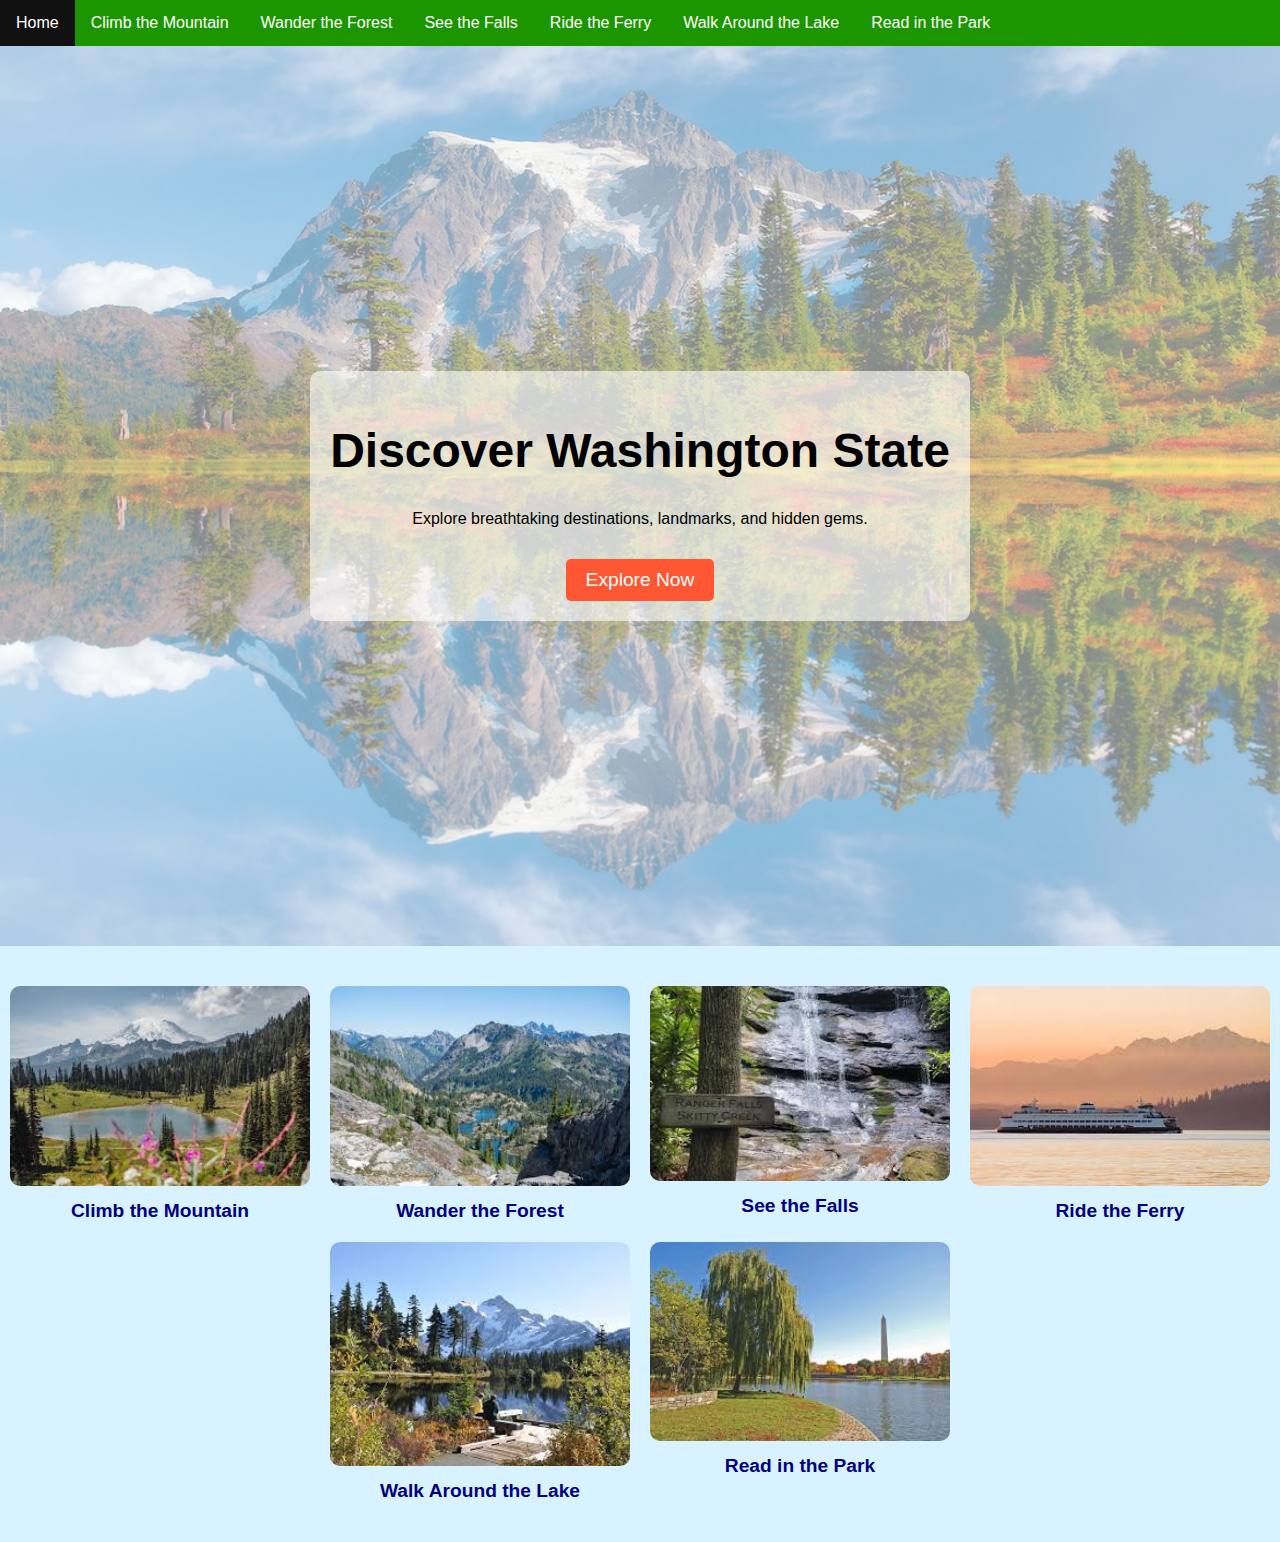
==== commit 2a8bc610: "Merge branch 'main' into hero-section-update" ====
--- a/index.html
+++ b/index.html
@@ -10,50 +10,58 @@
 
 <body>
 
+<!-- Navigation Menu -->
+<ul>
+  <li><a href="index.html">Home</a></li>
+  <li><a href="mountain.html">Climb the Mountain</a></li>
+  <li><a href="forest.html">Wander the Forest</a></li>
+  <li><a href="falls.html">See the Falls</a></li>
+  <li><a href="ferry.html">Ride the Ferry</a></li>
+  <li><a href="lake.html">Walk Around the Lake</a></li>
+  <li><a href="park.html">Read in the Park</a></li>
+</ul>
+
 <!-- Hero Section -->
 <header class="hero">
     <div class="hero-content">
         <h1 class="fade-in">Discover Washington State</h1>
         <p>Explore breathtaking destinations, landmarks, and hidden gems.</p>
-        <a href="#" id="scrollButton" class="btn">Explore Now</a> <!-- Button for smooth scroll -->
+        <a href="#" id="scrollButton" class="btn">Explore Now</a> <!-- Button with smooth scroll -->
     </div>
-</header>
-
-<ul>
-  <li><a href="index.html">Home</a></li>
-  <li><a href="mountain.html">Climb the Mountain</a></li>
-  <li><a href="forest.html">Wander the Forest</a></li>
-  <li><a href="falls.html">See the Falls</a></li>
-  <li><a href="ferry.html">Ride the Ferry</a></li>
-  <li><a href="lake.html">Walk Around the Lake</a></li>
-  <li><a href="park.html">Read in the Park</a></li>
-</ul>
+</header>
 
-<!-- Image Section -->
-<h1>Welcome to the Great Outdoors!</h1>
-<figcaption style="font-size:50px"></figcaption>
+<!-- Image Gallery Section -->
+<section class="image-gallery">
+    <div class="image-item">
+        <img src="images/mountain5.jpg" alt="Climb the Mountain">
+        <a href="mountain.html">Climb the Mountain</a>
+    </div>
 
-<a href="mountain.html"><img src="images/mountain5.jpg" alt="Mount Rainier" onmouseover="showAlt(this)" onmouseout="hideAlt(this)">
-<a href="forest.html"><img src="images/forest5.jpg" alt="Rampart Ridge" onmouseover="showAlt(this)" onmouseout="hideAlt(this)">
-<a href="falls.html"><img src="images/waterfall5.jpg" alt="Ranger Falls" onmouseover="showAlt(this)" onmouseout="hideAlt(this)">
-<br>
+    <div class="image-item">
+        <img src="images/forest5.jpg" alt="Wander the Forest">
+        <a href="forest.html">Wander the Forest</a>
+    </div>
 
-<a href="mountain.html" style="padding-left: 3vw;">Climb the Mountain</a>
-<a href="forest.html" style="padding-left: 9.5vw">Wander the Forest</a>
-<a href="falls.html" style="padding-left: 10.5vw">See the Falls</a>
-<br><br>
+    <div class="image-item">
+        <img src="images/waterfall5.jpg" alt="See the Falls">
+        <a href="falls.html">See the Falls</a>
+    </div>
 
-<a href="falls.html"><img src="images/ferry5.jpg" alt="Ferry Ride" onmouseover="showAlt(this)" onmouseout="hideAlt(this)">
-<a href="lake.html"><img src="images/lake5.jpg" alt="Washington's Lakes" onmouseover="showAlt(this)" onmouseout="hideAlt(this)">
-<a href="park.html"><img src="images/park5.jpg" alt="Washington's Parks" onmouseover="showAlt(this)" onmouseout="hideAlt(this)">
-<br>
+    <div class="image-item">
+        <img src="images/ferry5.jpg" alt="Ride the Ferry">
+        <a href="ferry.html">Ride the Ferry</a>
+    </div>
 
-<a href="ferry.html" style="padding-left: 6vw">Ride the Ferry</a>
-<a href="lake.html" style="padding-left: 9vw">Walk Around the Lake</a>
-<a href="park.html" style="padding-left: 8.5vw">Read in the Park</a>
-<br><br>
+    <div class="image-item">
+        <img src="images/lake5.jpg" alt="Walk Around the Lake">
+        <a href="lake.html">Walk Around the Lake</a>
+    </div>
 
-<figcaption></figcaption>
+    <div class="image-item">
+        <img src="images/park5.jpg" alt="Read in the Park">
+        <a href="park.html">Read in the Park</a>
+    </div>
+</section>
 
 </body>
 </html>
--- a/styles/toplevel.css
+++ b/styles/toplevel.css
@@ -1,29 +1,43 @@
+/* ========================== */
 /* General Styles */
+/* ========================== */
+
 body {
-    background-color: linen;
+    background-color: #d9f2ff;  /* SOFT BLUE - Nature Inspired */
+    font-family: Arial, sans-serif;
+    text-align: center;
+    margin: 0;
+    padding: 0;
 }
 
-h1 {
-    color: navy;
+/* Navigation Menu */
+ul {
+    list-style-type: none;
+    margin: 0;
+    padding: 0;
+    overflow: hidden;
+    background-color: #1c9600;
 }
 
-/* Image Styling */
-img {
-    width: 300px;  /* Adjust size */
-    height: auto;
-    transition: transform 0.5s ease-in-out, opacity 0.5s;
+li {
+    float: left;
 }
 
-/* Hover effect */
-img:hover {
-    transform: scale(1.1);  /* Slight zoom effect */
-    opacity: 0.8;  /* Fade effect */
-    box-shadow: 5px 5px 15px rgba(0, 0, 0, 0.3); /* Add shadow */
+li a {
+    display: block;
+    color: white;
+    text-align: center;
+    padding: 14px 16px;
+    text-decoration: none;
 }
 
+li a:hover {
+    background-color: #111;
+}
 
+/* ========================== */
 /* HERO SECTION STYLING */
-
+/* ========================== */
 
 .hero {
     height: 100vh;
@@ -32,7 +46,7 @@
     justify-content: center;
     align-items: center;
     text-align: center;
-    color: black; /* Change text color to black */
+    color: black;
     position: relative;
 }
 
@@ -44,14 +58,14 @@
     left: 0;
     width: 100%;
     height: 100%;
-    background: rgba(255, 255, 255, 0.5); /* Light overlay for readability */
+    background: rgba(255, 255, 255, 0.5);
 }
 
 /* Hero Text */
 .hero-content {
     position: relative;
     z-index: 1;
-    background: rgba(255, 255, 255, 0.6); /* Light background behind text */
+    background: rgba(255, 255, 255, 0.6);
     padding: 20px;
     border-radius: 10px;
 }
@@ -78,40 +92,66 @@
     background: #ff2e00;
 }
 
-/* Smooth Scrolling */
-html {
-    scroll-behavior: smooth;
+/* ========================== */
+/* IMAGE GRID STYLING */
+/* ========================== */
+
+/* Container for images */
+.image-gallery {
+    display: flex;
+    flex-wrap: wrap;
+    justify-content: center;
+    gap: 20px;
+    padding: 40px 10px;
 }
 
-/* Fade-in Animation */
-@keyframes fadeIn {
-    from { opacity: 0; transform: translateY(-10px); }
-    to { opacity: 1; transform: translateY(0); }
-}
-
-ul {
-  list-style-type: none;
-  margin: 0;
-  padding: 0;
-  overflow: hidden;
-  background-color:  #1c9600;
-}
-
-li {
-  float: left;
-}
-
-li a {
-  display: block;
-  color: white;
-  text-align: center;
-  padding: 14px 16px;
-  text-decoration: none;
-}
-
-li a:hover {
-  background-color: #111;
-}
-</style>
-</head>
-<body>
+/* Individual image box */
+.image-item {
+    position: relative;
+    width: 300px;
+    text-align: center;
+}
+
+/* Image Styling */
+.image-item img {
+    width: 100%;
+    height: auto;
+    border-radius: 10px;
+    transition: transform 0.5s ease-in-out, opacity 0.5s;
+}
+
+/* Hover effect */
+.image-item img:hover {
+    transform: scale(1.05);
+    opacity: 0.9;
+    box-shadow: 5px 5px 15px rgba(0, 0, 0, 0.3);
+}
+
+/* Titles under images */
+.image-item a {
+    display: block;
+    margin-top: 10px;
+    font-size: 1.2rem;
+    font-weight: bold;
+    color: navy;
+    text-decoration: none;
+}
+
+.image-item a:hover {
+    color: darkred;
+}
+
+/* ========================== */
+/* RESPONSIVE DESIGN */
+/* ========================== */
+
+@media (max-width: 768px) {
+    .image-gallery {
+        flex-direction: column;
+        align-items: center;
+    }
+
+    .hero h1 {
+        font-size: 2rem;
+    }
+}
